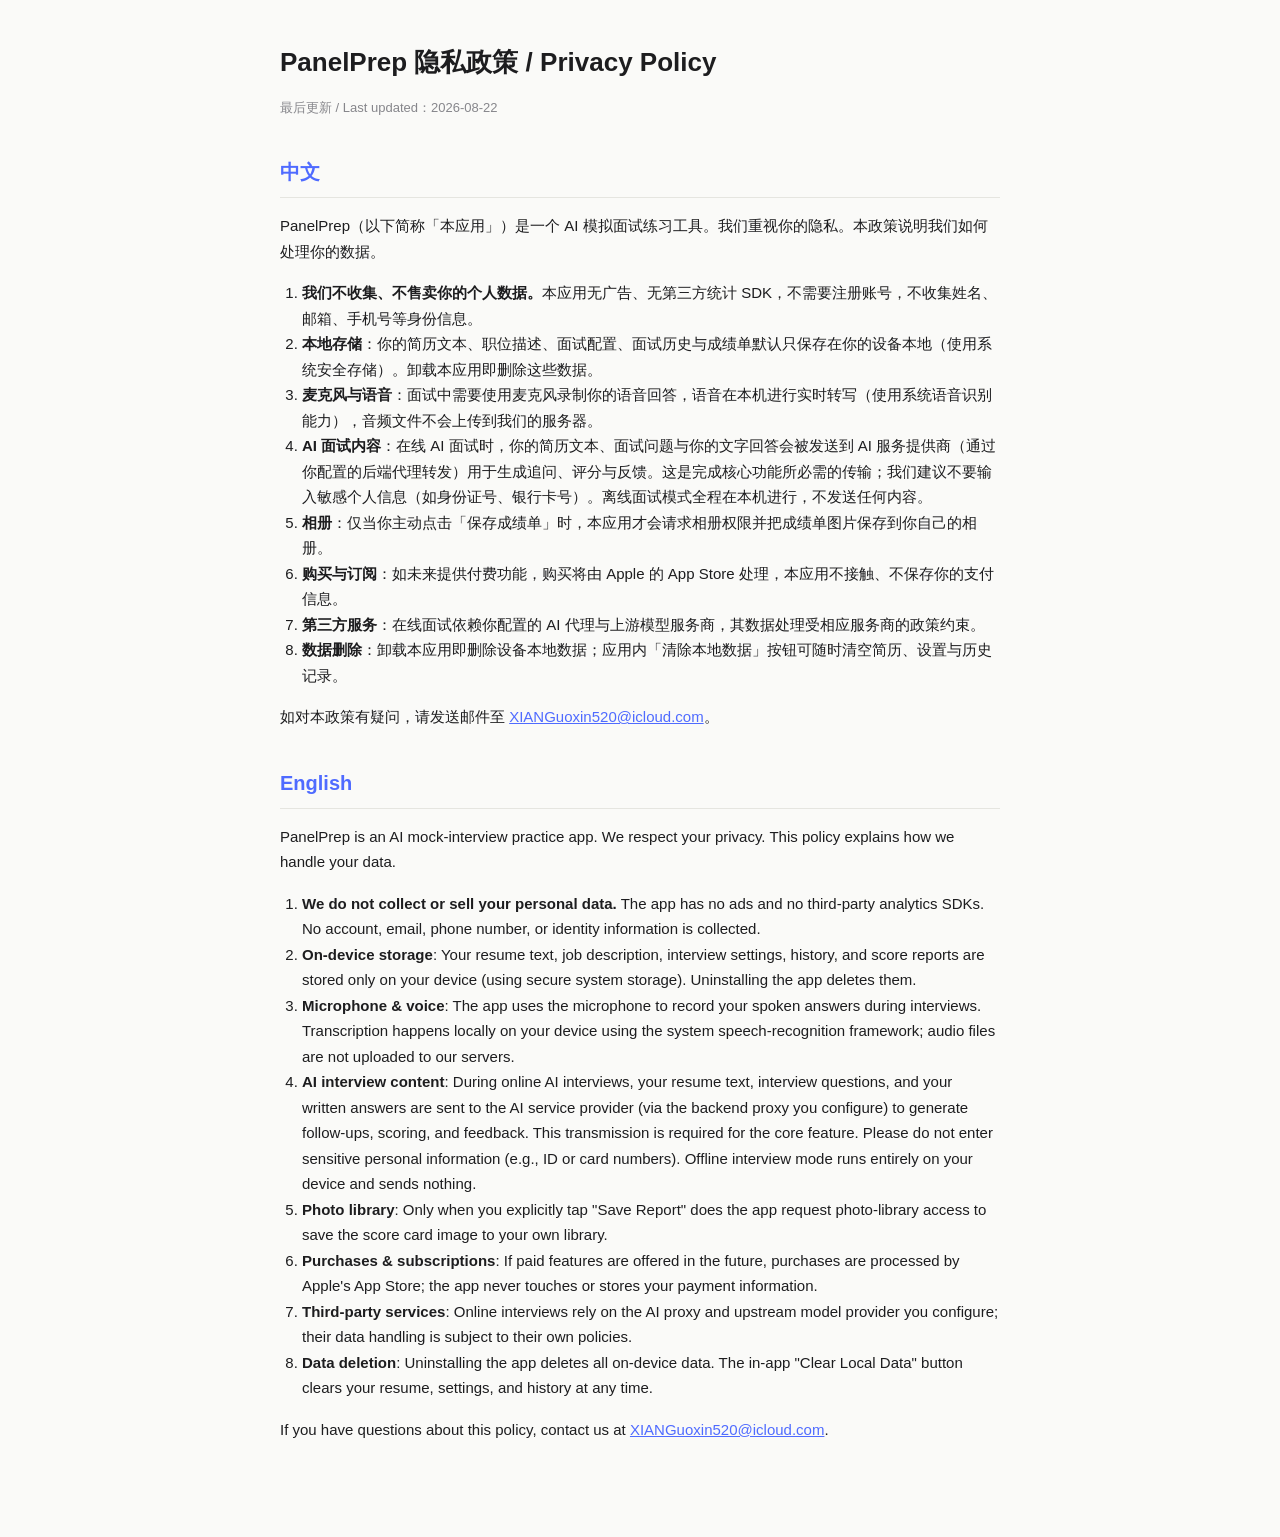
==== privacy.html @ d0be05d1 "PanelPrep privacy policy and support pages" ====
<!DOCTYPE html>
<html lang="zh-Hans">
<head>
  <meta charset="UTF-8">
  <meta name="viewport" content="width=device-width, initial-scale=1.0">
  <title>PanelPrep 隐私政策 / Privacy Policy</title>
  <style>
    body { font-family: -apple-system, "PingFang SC", "Helvetica Neue", Arial, sans-serif; color: #1d1d1f; background: #fafaf8; margin: 0; line-height: 1.7; }
    main { max-width: 720px; margin: 0 auto; padding: 40px 24px 80px; }
    h1 { font-size: 26px; margin: 0 0 4px; }
    h2 { font-size: 20px; margin: 36px 0 10px; border-bottom: 1px solid #e5e5e0; padding-bottom: 8px; }
    p, li { font-size: 15px; }
    .muted { color: #86868b; font-size: 13px; }
    a { color: #4F6BFF; }
    ul, ol { padding-left: 22px; }
    .lang { display: inline-block; margin-right: 12px; color: #4F6BFF; font-weight: 600; }
  </style>
</head>
<body>
<main>
  <h1>PanelPrep 隐私政策 / Privacy Policy</h1>
  <p class="muted">最后更新 / Last updated：2026-08-22</p>

  <h2><span class="lang">中文</span></h2>
  <p>PanelPrep（以下简称「本应用」）是一个 AI 模拟面试练习工具。我们重视你的隐私。本政策说明我们如何处理你的数据。</p>
  <ol>
    <li><strong>我们不收集、不售卖你的个人数据。</strong>本应用无广告、无第三方统计 SDK，不需要注册账号，不收集姓名、邮箱、手机号等身份信息。</li>
    <li><strong>本地存储</strong>：你的简历文本、职位描述、面试配置、面试历史与成绩单默认只保存在你的设备本地（使用系统安全存储）。卸载本应用即删除这些数据。</li>
    <li><strong>麦克风与语音</strong>：面试中需要使用麦克风录制你的语音回答，语音在本机进行实时转写（使用系统语音识别能力），音频文件不会上传到我们的服务器。</li>
    <li><strong>AI 面试内容</strong>：在线 AI 面试时，你的简历文本、面试问题与你的文字回答会被发送到 AI 服务提供商（通过你配置的后端代理转发）用于生成追问、评分与反馈。这是完成核心功能所必需的传输；我们建议不要输入敏感个人信息（如身份证号、银行卡号）。离线面试模式全程在本机进行，不发送任何内容。</li>
    <li><strong>相册</strong>：仅当你主动点击「保存成绩单」时，本应用才会请求相册权限并把成绩单图片保存到你自己的相册。</li>
    <li><strong>购买与订阅</strong>：如未来提供付费功能，购买将由 Apple 的 App Store 处理，本应用不接触、不保存你的支付信息。</li>
    <li><strong>第三方服务</strong>：在线面试依赖你配置的 AI 代理与上游模型服务商，其数据处理受相应服务商的政策约束。</li>
    <li><strong>数据删除</strong>：卸载本应用即删除设备本地数据；应用内「清除本地数据」按钮可随时清空简历、设置与历史记录。</li>
  </ol>
  <p>如对本政策有疑问，请发送邮件至 <a href="mailto:XIANGuoxin520@icloud.com">XIANGuoxin520@icloud.com</a>。</p>

  <h2><span class="lang">English</span></h2>
  <p>PanelPrep is an AI mock-interview practice app. We respect your privacy. This policy explains how we handle your data.</p>
  <ol>
    <li><strong>We do not collect or sell your personal data.</strong> The app has no ads and no third-party analytics SDKs. No account, email, phone number, or identity information is collected.</li>
    <li><strong>On-device storage</strong>: Your resume text, job description, interview settings, history, and score reports are stored only on your device (using secure system storage). Uninstalling the app deletes them.</li>
    <li><strong>Microphone &amp; voice</strong>: The app uses the microphone to record your spoken answers during interviews. Transcription happens locally on your device using the system speech-recognition framework; audio files are not uploaded to our servers.</li>
    <li><strong>AI interview content</strong>: During online AI interviews, your resume text, interview questions, and your written answers are sent to the AI service provider (via the backend proxy you configure) to generate follow-ups, scoring, and feedback. This transmission is required for the core feature. Please do not enter sensitive personal information (e.g., ID or card numbers). Offline interview mode runs entirely on your device and sends nothing.</li>
    <li><strong>Photo library</strong>: Only when you explicitly tap "Save Report" does the app request photo-library access to save the score card image to your own library.</li>
    <li><strong>Purchases &amp; subscriptions</strong>: If paid features are offered in the future, purchases are processed by Apple's App Store; the app never touches or stores your payment information.</li>
    <li><strong>Third-party services</strong>: Online interviews rely on the AI proxy and upstream model provider you configure; their data handling is subject to their own policies.</li>
    <li><strong>Data deletion</strong>: Uninstalling the app deletes all on-device data. The in-app "Clear Local Data" button clears your resume, settings, and history at any time.</li>
  </ol>
  <p>If you have questions about this policy, contact us at <a href="mailto:XIANGuoxin520@icloud.com">XIANGuoxin520@icloud.com</a>.</p>
</main>
</body>
</html>
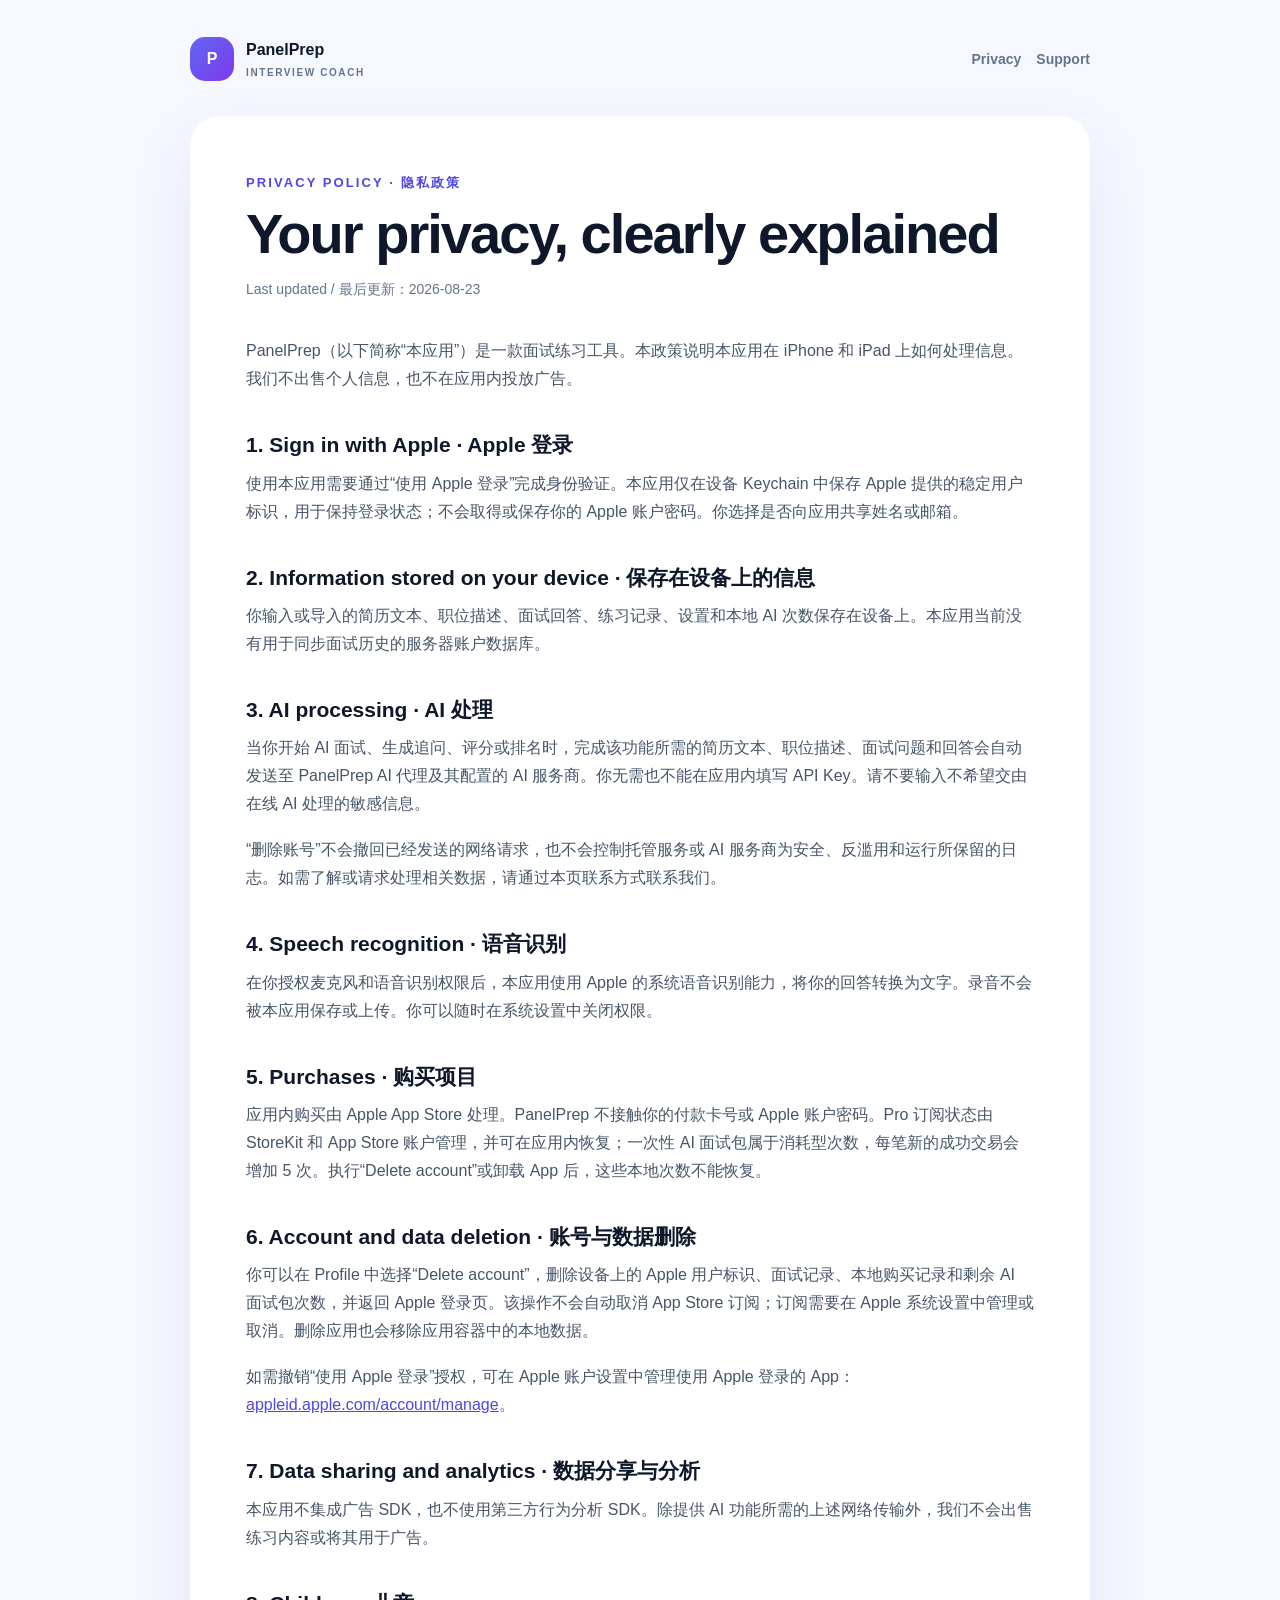
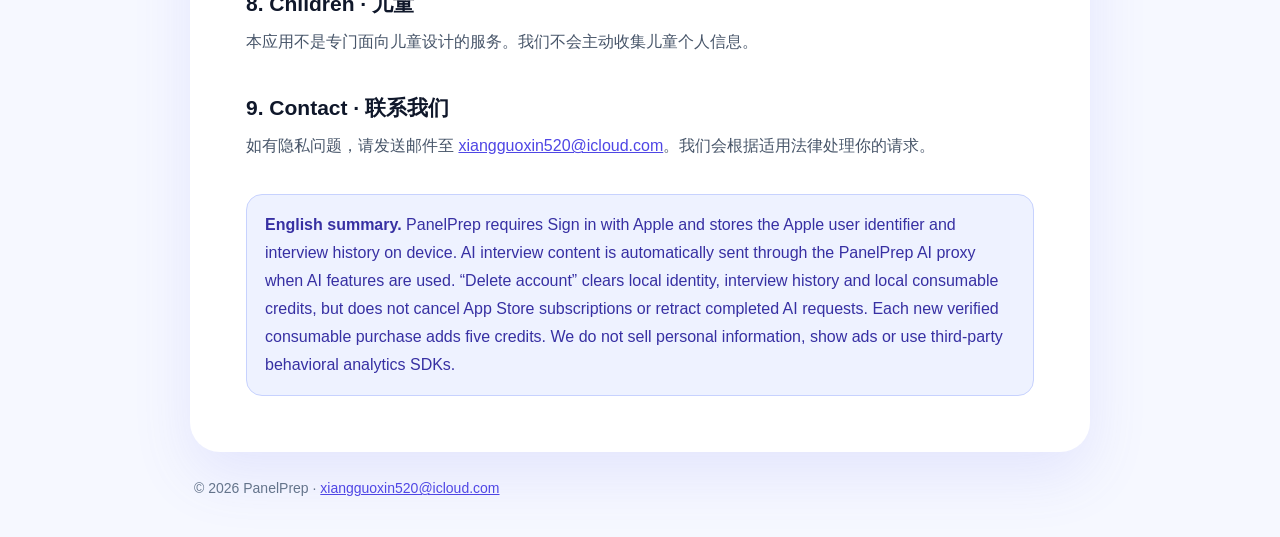
==== commit 14219478: "Update PanelPrep privacy and support pages" ====
--- a/privacy.html
+++ b/privacy.html
@@ -1,53 +1 @@
-<!DOCTYPE html>
-<html lang="zh-Hans">
-<head>
-  <meta charset="UTF-8">
-  <meta name="viewport" content="width=device-width, initial-scale=1.0">
-  <title>PanelPrep 隐私政策 / Privacy Policy</title>
-  <style>
-    body { font-family: -apple-system, "PingFang SC", "Helvetica Neue", Arial, sans-serif; color: #1d1d1f; background: #fafaf8; margin: 0; line-height: 1.7; }
-    main { max-width: 720px; margin: 0 auto; padding: 40px 24px 80px; }
-    h1 { font-size: 26px; margin: 0 0 4px; }
-    h2 { font-size: 20px; margin: 36px 0 10px; border-bottom: 1px solid #e5e5e0; padding-bottom: 8px; }
-    p, li { font-size: 15px; }
-    .muted { color: #86868b; font-size: 13px; }
-    a { color: #4F6BFF; }
-    ul, ol { padding-left: 22px; }
-    .lang { display: inline-block; margin-right: 12px; color: #4F6BFF; font-weight: 600; }
-  </style>
-</head>
-<body>
-<main>
-  <h1>PanelPrep 隐私政策 / Privacy Policy</h1>
-  <p class="muted">最后更新 / Last updated：2026-08-22</p>
-
-  <h2><span class="lang">中文</span></h2>
-  <p>PanelPrep（以下简称「本应用」）是一个 AI 模拟面试练习工具。我们重视你的隐私。本政策说明我们如何处理你的数据。</p>
-  <ol>
-    <li><strong>我们不收集、不售卖你的个人数据。</strong>本应用无广告、无第三方统计 SDK，不需要注册账号，不收集姓名、邮箱、手机号等身份信息。</li>
-    <li><strong>本地存储</strong>：你的简历文本、职位描述、面试配置、面试历史与成绩单默认只保存在你的设备本地（使用系统安全存储）。卸载本应用即删除这些数据。</li>
-    <li><strong>麦克风与语音</strong>：面试中需要使用麦克风录制你的语音回答，语音在本机进行实时转写（使用系统语音识别能力），音频文件不会上传到我们的服务器。</li>
-    <li><strong>AI 面试内容</strong>：在线 AI 面试时，你的简历文本、面试问题与你的文字回答会被发送到 AI 服务提供商（通过你配置的后端代理转发）用于生成追问、评分与反馈。这是完成核心功能所必需的传输；我们建议不要输入敏感个人信息（如身份证号、银行卡号）。离线面试模式全程在本机进行，不发送任何内容。</li>
-    <li><strong>相册</strong>：仅当你主动点击「保存成绩单」时，本应用才会请求相册权限并把成绩单图片保存到你自己的相册。</li>
-    <li><strong>购买与订阅</strong>：如未来提供付费功能，购买将由 Apple 的 App Store 处理，本应用不接触、不保存你的支付信息。</li>
-    <li><strong>第三方服务</strong>：在线面试依赖你配置的 AI 代理与上游模型服务商，其数据处理受相应服务商的政策约束。</li>
-    <li><strong>数据删除</strong>：卸载本应用即删除设备本地数据；应用内「清除本地数据」按钮可随时清空简历、设置与历史记录。</li>
-  </ol>
-  <p>如对本政策有疑问，请发送邮件至 <a href="mailto:XIANGuoxin520@icloud.com">XIANGuoxin520@icloud.com</a>。</p>
-
-  <h2><span class="lang">English</span></h2>
-  <p>PanelPrep is an AI mock-interview practice app. We respect your privacy. This policy explains how we handle your data.</p>
-  <ol>
-    <li><strong>We do not collect or sell your personal data.</strong> The app has no ads and no third-party analytics SDKs. No account, email, phone number, or identity information is collected.</li>
-    <li><strong>On-device storage</strong>: Your resume text, job description, interview settings, history, and score reports are stored only on your device (using secure system storage). Uninstalling the app deletes them.</li>
-    <li><strong>Microphone &amp; voice</strong>: The app uses the microphone to record your spoken answers during interviews. Transcription happens locally on your device using the system speech-recognition framework; audio files are not uploaded to our servers.</li>
-    <li><strong>AI interview content</strong>: During online AI interviews, your resume text, interview questions, and your written answers are sent to the AI service provider (via the backend proxy you configure) to generate follow-ups, scoring, and feedback. This transmission is required for the core feature. Please do not enter sensitive personal information (e.g., ID or card numbers). Offline interview mode runs entirely on your device and sends nothing.</li>
-    <li><strong>Photo library</strong>: Only when you explicitly tap "Save Report" does the app request photo-library access to save the score card image to your own library.</li>
-    <li><strong>Purchases &amp; subscriptions</strong>: If paid features are offered in the future, purchases are processed by Apple's App Store; the app never touches or stores your payment information.</li>
-    <li><strong>Third-party services</strong>: Online interviews rely on the AI proxy and upstream model provider you configure; their data handling is subject to their own policies.</li>
-    <li><strong>Data deletion</strong>: Uninstalling the app deletes all on-device data. The in-app "Clear Local Data" button clears your resume, settings, and history at any time.</li>
-  </ol>
-  <p>If you have questions about this policy, contact us at <a href="mailto:XIANGuoxin520@icloud.com">XIANGuoxin520@icloud.com</a>.</p>
-</main>
-</body>
-</html>
+<!doctype html><html lang="en"><head><meta charset="utf-8"><meta http-equiv="refresh" content="0;url=privacy/"><link rel="canonical" href="privacy/"><title>PanelPrep Privacy Policy</title></head><body><a href="privacy/">Open Privacy Policy</a></body></html>
